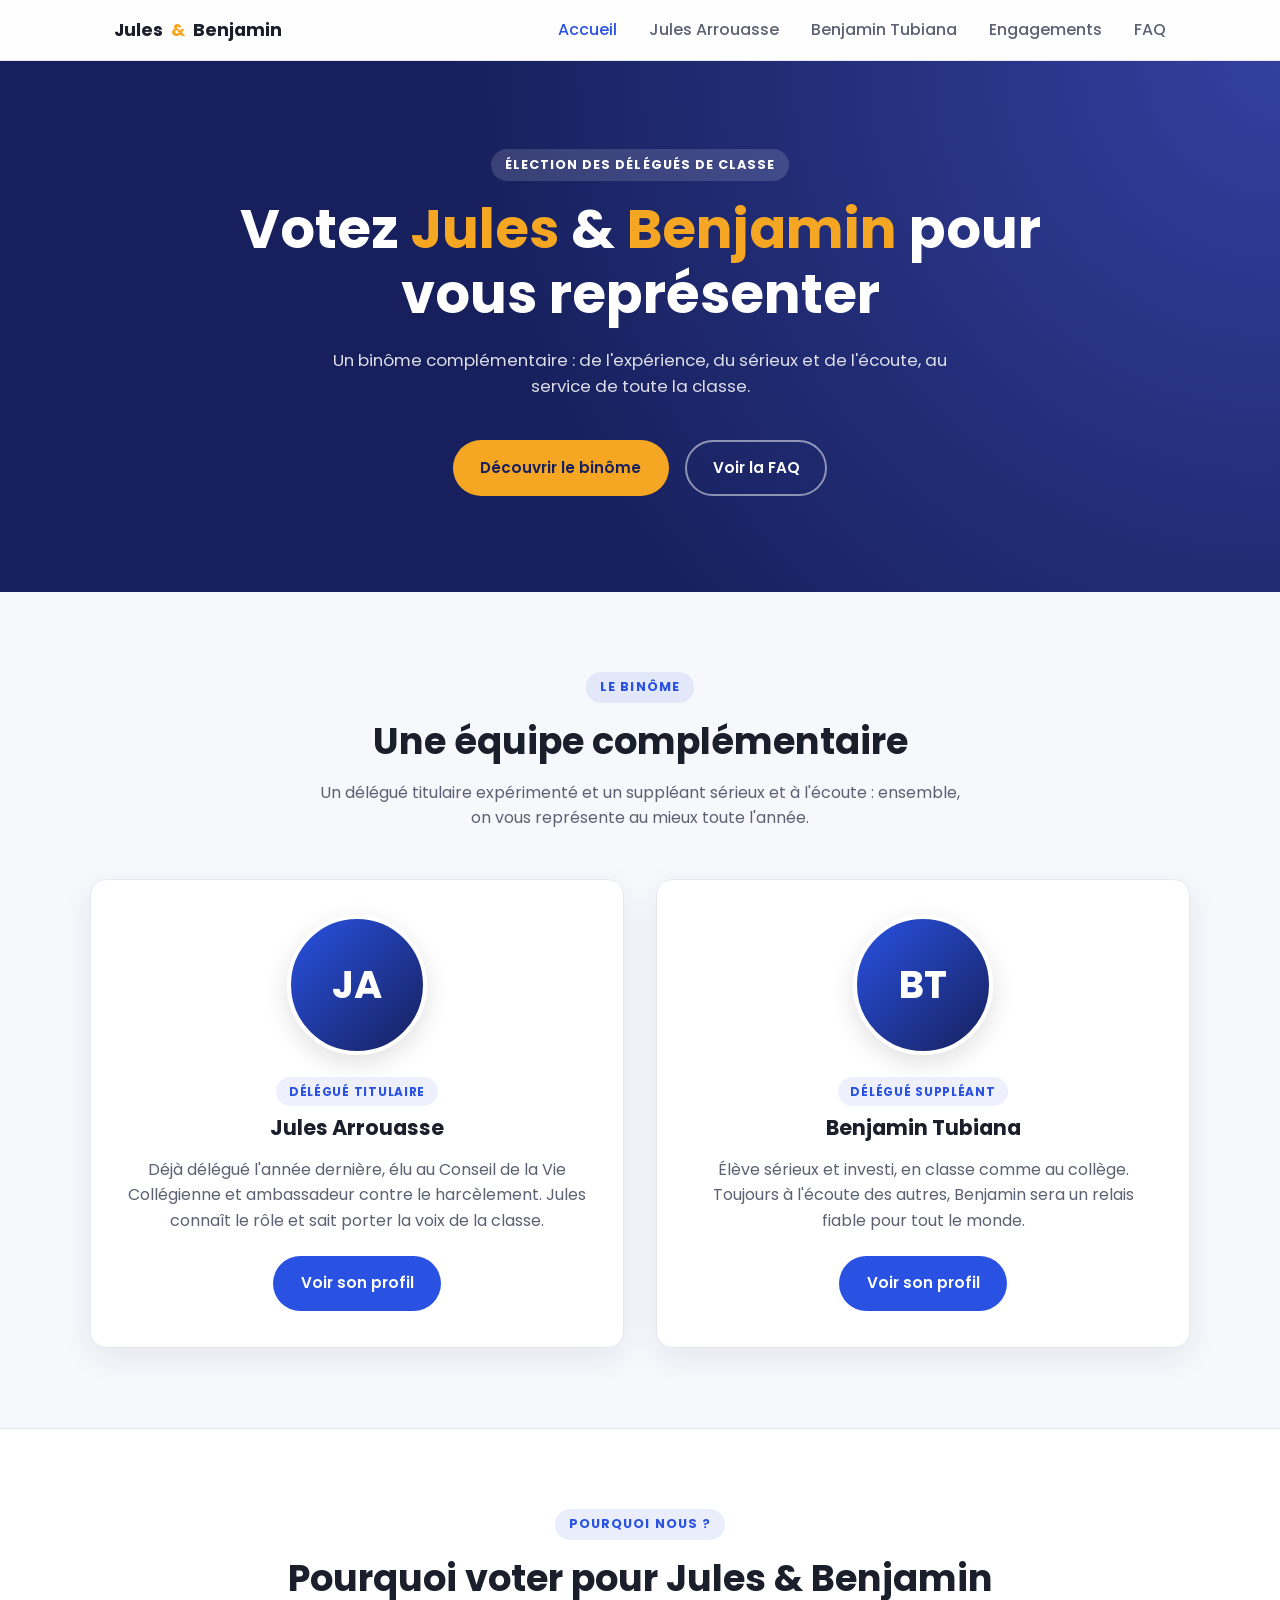
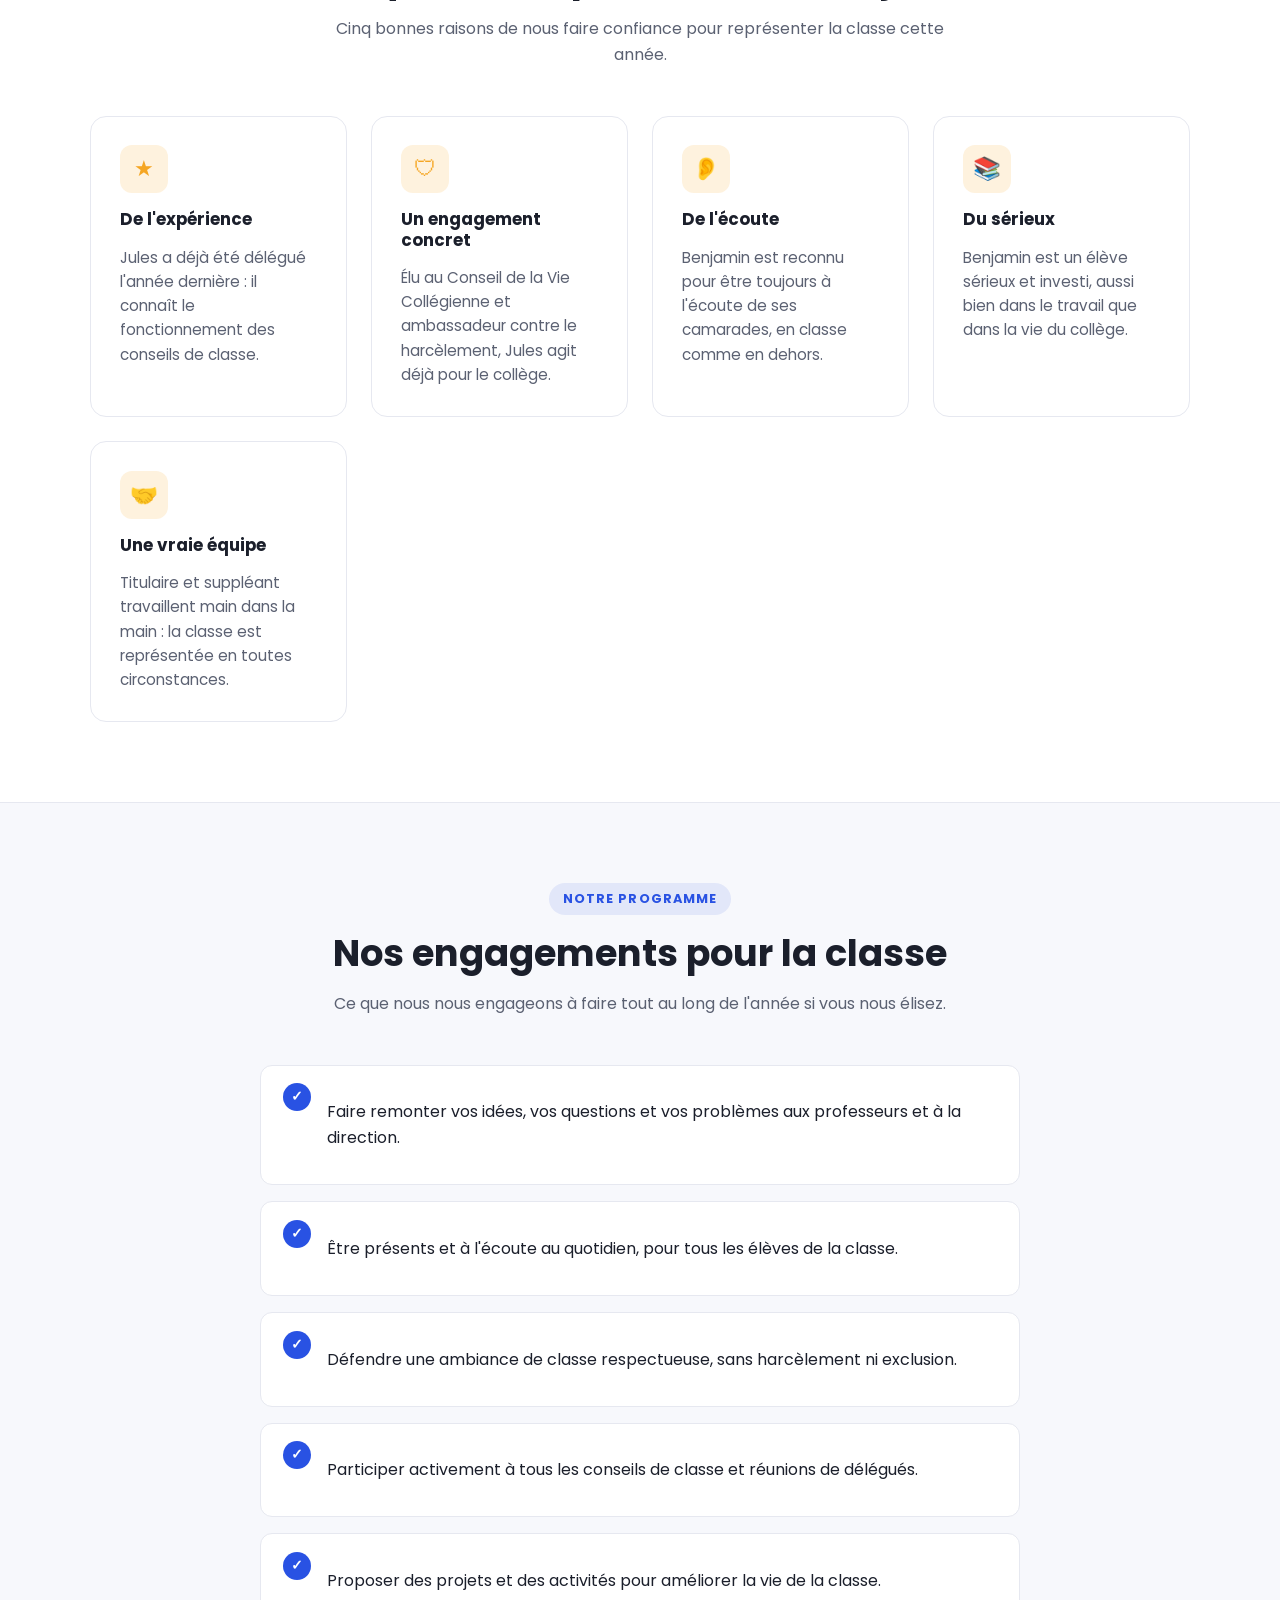
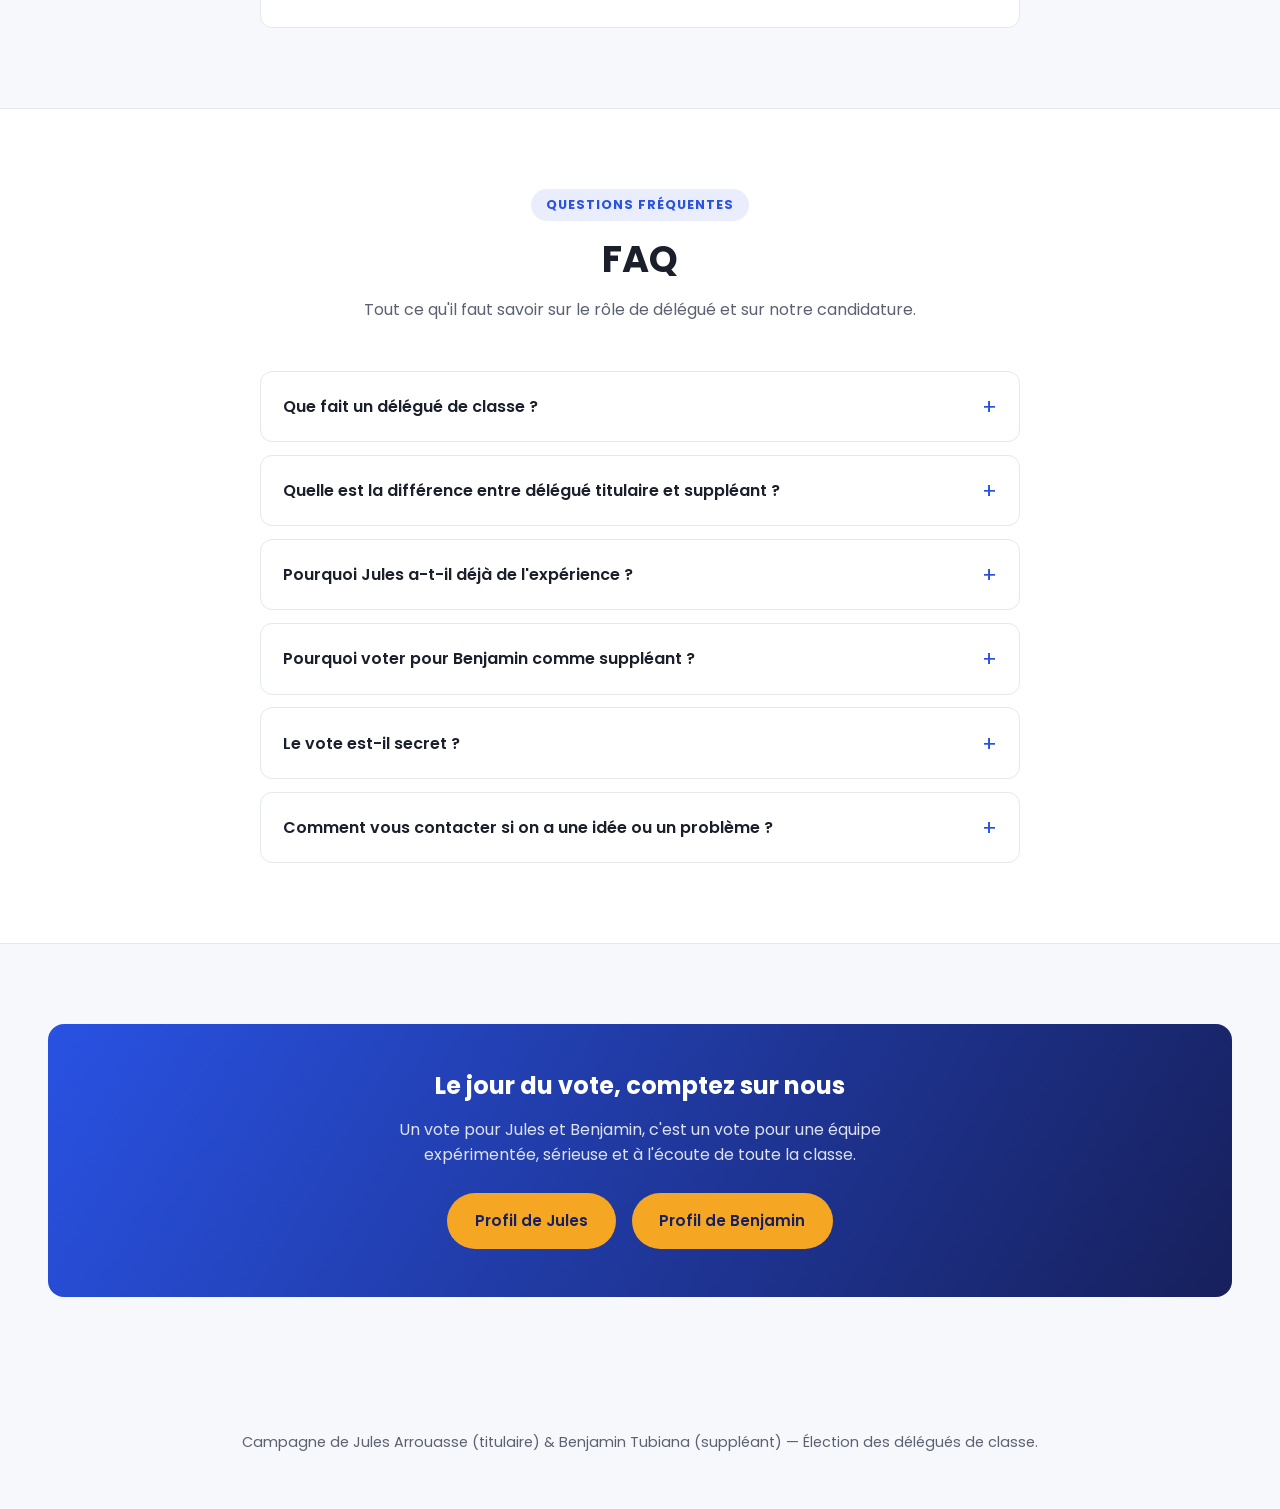
==== index.html @ 34822636 "Ajoute le site de campagne pour les délégués de classe Page d'accueil avec hero et présentation du b" ====
<!DOCTYPE html>
<html lang="fr">
<head>
<meta charset="UTF-8">
<meta name="viewport" content="width=device-width, initial-scale=1.0">
<title>Jules & Benjamin — Vos délégués de classe</title>
<meta name="description" content="Jules Arrouasse (délégué titulaire) et Benjamin Tubiana (délégué suppléant) : découvrez notre binôme, notre expérience et nos engagements.">
<link rel="preconnect" href="https://fonts.googleapis.com">
<link rel="preconnect" href="https://fonts.gstatic.com" crossorigin>
<link href="https://fonts.googleapis.com/css2?family=Poppins:wght@400;500;600;700&display=swap" rel="stylesheet">
<link rel="stylesheet" href="css/style.css">
</head>
<body>

<header class="site-header">
  <nav class="nav">
    <a href="index.html" class="logo">Jules <span class="dot">&</span> Benjamin</a>
    <ul class="nav-links">
      <li><a href="index.html" class="active">Accueil</a></li>
      <li><a href="jules.html">Jules Arrouasse</a></li>
      <li><a href="benjamin.html">Benjamin Tubiana</a></li>
      <li><a href="index.html#engagements">Engagements</a></li>
      <li><a href="index.html#faq">FAQ</a></li>
    </ul>
    <button class="nav-toggle" aria-label="Menu">
      <span></span><span></span><span></span>
    </button>
  </nav>
</header>

<section class="hero">
  <div class="container">
    <span class="eyebrow">Élection des délégués de classe</span>
    <h1>Votez <span class="highlight">Jules</span> & <span class="highlight">Benjamin</span> pour vous représenter</h1>
    <p class="hero-sub">Un binôme complémentaire : de l'expérience, du sérieux et de l'écoute, au service de toute la classe.</p>
    <div class="hero-actions">
      <a href="#binome" class="btn btn-primary">Découvrir le binôme</a>
      <a href="#faq" class="btn btn-outline">Voir la FAQ</a>
    </div>
  </div>
</section>

<section id="binome">
  <div class="container">
    <span class="eyebrow" style="display:block; text-align:center; width:fit-content; margin-inline:auto;">Le binôme</span>
    <h2 class="section-title">Une équipe complémentaire</h2>
    <p class="section-lead">Un délégué titulaire expérimenté et un suppléant sérieux et à l'écoute : ensemble, on vous représente au mieux toute l'année.</p>

    <div class="duo-grid">
      <article class="duo-card">
        <div class="avatar-wrap">
          <img class="avatar-photo" src="images/jules.jpg" alt="Photo de Jules Arrouasse"
               onload="this.style.display='block'; this.nextElementSibling.style.display='none';"
               onerror="this.style.display='none';">
          <div class="avatar-fallback">JA</div>
        </div>
        <span class="role-tag">Délégué titulaire</span>
        <h3>Jules Arrouasse</h3>
        <p>Déjà délégué l'année dernière, élu au Conseil de la Vie Collégienne et ambassadeur contre le harcèlement. Jules connaît le rôle et sait porter la voix de la classe.</p>
        <a href="jules.html" class="btn btn-secondary">Voir son profil</a>
      </article>

      <article class="duo-card">
        <div class="avatar-wrap">
          <img class="avatar-photo" src="images/benjamin.jpg" alt="Photo de Benjamin Tubiana"
               onload="this.style.display='block'; this.nextElementSibling.style.display='none';"
               onerror="this.style.display='none';">
          <div class="avatar-fallback">BT</div>
        </div>
        <span class="role-tag">Délégué suppléant</span>
        <h3>Benjamin Tubiana</h3>
        <p>Élève sérieux et investi, en classe comme au collège. Toujours à l'écoute des autres, Benjamin sera un relais fiable pour tout le monde.</p>
        <a href="benjamin.html" class="btn btn-secondary">Voir son profil</a>
      </article>
    </div>
  </div>
</section>

<section class="section-alt">
  <div class="container">
    <span class="eyebrow" style="display:block; text-align:center; width:fit-content; margin-inline:auto;">Pourquoi nous ?</span>
    <h2 class="section-title">Pourquoi voter pour Jules & Benjamin</h2>
    <p class="section-lead">Cinq bonnes raisons de nous faire confiance pour représenter la classe cette année.</p>

    <div class="features-grid">
      <div class="feature-card">
        <div class="icon">★</div>
        <h3>De l'expérience</h3>
        <p>Jules a déjà été délégué l'année dernière : il connaît le fonctionnement des conseils de classe.</p>
      </div>
      <div class="feature-card">
        <div class="icon">🛡</div>
        <h3>Un engagement concret</h3>
        <p>Élu au Conseil de la Vie Collégienne et ambassadeur contre le harcèlement, Jules agit déjà pour le collège.</p>
      </div>
      <div class="feature-card">
        <div class="icon">👂</div>
        <h3>De l'écoute</h3>
        <p>Benjamin est reconnu pour être toujours à l'écoute de ses camarades, en classe comme en dehors.</p>
      </div>
      <div class="feature-card">
        <div class="icon">📚</div>
        <h3>Du sérieux</h3>
        <p>Benjamin est un élève sérieux et investi, aussi bien dans le travail que dans la vie du collège.</p>
      </div>
      <div class="feature-card">
        <div class="icon">🤝</div>
        <h3>Une vraie équipe</h3>
        <p>Titulaire et suppléant travaillent main dans la main : la classe est représentée en toutes circonstances.</p>
      </div>
    </div>
  </div>
</section>

<section id="engagements">
  <div class="container">
    <span class="eyebrow" style="display:block; text-align:center; width:fit-content; margin-inline:auto;">Notre programme</span>
    <h2 class="section-title">Nos engagements pour la classe</h2>
    <p class="section-lead">Ce que nous nous engageons à faire tout au long de l'année si vous nous élisez.</p>

    <div class="commit-list">
      <div class="commit-item">
        <span class="check">✓</span>
        <p>Faire remonter vos idées, vos questions et vos problèmes aux professeurs et à la direction.</p>
      </div>
      <div class="commit-item">
        <span class="check">✓</span>
        <p>Être présents et à l'écoute au quotidien, pour tous les élèves de la classe.</p>
      </div>
      <div class="commit-item">
        <span class="check">✓</span>
        <p>Défendre une ambiance de classe respectueuse, sans harcèlement ni exclusion.</p>
      </div>
      <div class="commit-item">
        <span class="check">✓</span>
        <p>Participer activement à tous les conseils de classe et réunions de délégués.</p>
      </div>
      <div class="commit-item">
        <span class="check">✓</span>
        <p>Proposer des projets et des activités pour améliorer la vie de la classe.</p>
      </div>
    </div>
  </div>
</section>

<section class="section-alt" id="faq">
  <div class="container">
    <span class="eyebrow" style="display:block; text-align:center; width:fit-content; margin-inline:auto;">Questions fréquentes</span>
    <h2 class="section-title">FAQ</h2>
    <p class="section-lead">Tout ce qu'il faut savoir sur le rôle de délégué et sur notre candidature.</p>

    <div class="faq-list">
      <div class="faq-item">
        <button class="faq-question">Que fait un délégué de classe ? <span class="plus">+</span></button>
        <div class="faq-answer"><p>Le délégué représente les élèves de sa classe. Il fait le lien avec les professeurs et la direction, participe aux conseils de classe et fait remonter les avis, questions et problèmes des élèves.</p></div>
      </div>
      <div class="faq-item">
        <button class="faq-question">Quelle est la différence entre délégué titulaire et suppléant ? <span class="plus">+</span></button>
        <div class="faq-answer"><p>Le délégué titulaire siège au conseil de classe et représente la classe au quotidien. Le suppléant le remplace en cas d'absence et l'épaule tout au long de l'année : ils travaillent en équipe.</p></div>
      </div>
      <div class="faq-item">
        <button class="faq-question">Pourquoi Jules a-t-il déjà de l'expérience ? <span class="plus">+</span></button>
        <div class="faq-answer"><p>Jules a déjà été délégué l'année dernière. Il a également été élu au Conseil de la Vie Collégienne (CVC) et est ambassadeur contre le harcèlement : deux engagements qui lui donnent une bonne connaissance du fonctionnement du collège.</p></div>
      </div>
      <div class="faq-item">
        <button class="faq-question">Pourquoi voter pour Benjamin comme suppléant ? <span class="plus">+</span></button>
        <div class="faq-answer"><p>Benjamin est un élève sérieux et investi, en classe comme dans la vie du collège. Il est reconnu pour son écoute, une qualité essentielle pour bien représenter ses camarades.</p></div>
      </div>
      <div class="faq-item">
        <button class="faq-question">Le vote est-il secret ? <span class="plus">+</span></button>
        <div class="faq-answer"><p>Oui, l'élection des délégués se déroule à bulletin secret, organisée par le professeur principal.</p></div>
      </div>
      <div class="faq-item">
        <button class="faq-question">Comment vous contacter si on a une idée ou un problème ? <span class="plus">+</span></button>
        <div class="faq-answer"><p>Vous pouvez nous en parler directement en classe, ou via [à compléter : Discord / Instagram / etc.].</p></div>
      </div>
    </div>
  </div>
</section>

<section>
  <div class="cta-banner">
    <h2>Le jour du vote, comptez sur nous</h2>
    <p>Un vote pour Jules et Benjamin, c'est un vote pour une équipe expérimentée, sérieuse et à l'écoute de toute la classe.</p>
    <div class="hero-actions">
      <a href="jules.html" class="btn btn-primary">Profil de Jules</a>
      <a href="benjamin.html" class="btn btn-primary">Profil de Benjamin</a>
    </div>
  </div>
</section>

<footer>
  <p>Campagne de Jules Arrouasse (titulaire) & Benjamin Tubiana (suppléant) — Élection des délégués de classe.</p>
</footer>

<script src="js/script.js"></script>
</body>
</html>
---- css/style.css ----
/* ===== Variables & reset ===== */
:root {
  --blue: #2952e3;
  --blue-dark: #17205c;
  --amber: #f5a623;
  --bg: #f7f8fc;
  --card-bg: #ffffff;
  --text: #1b1f2b;
  --text-light: #5b6172;
  --border: #e6e8f0;
  --radius: 16px;
  --shadow: 0 10px 30px rgba(23, 32, 92, 0.08);
  --shadow-hover: 0 16px 40px rgba(23, 32, 92, 0.14);
  --max-width: 1100px;
}

* { box-sizing: border-box; }

html { scroll-behavior: smooth; }

body {
  margin: 0;
  font-family: "Poppins", "Segoe UI", Roboto, Helvetica, Arial, sans-serif;
  background: var(--bg);
  color: var(--text);
  line-height: 1.6;
}

img { max-width: 100%; display: block; }

a { color: inherit; text-decoration: none; }

ul { padding: 0; margin: 0; list-style: none; }

section { padding: 5rem 1.5rem; }

.container {
  max-width: var(--max-width);
  margin: 0 auto;
}

.eyebrow {
  display: inline-block;
  font-size: 0.8rem;
  font-weight: 700;
  letter-spacing: 0.08em;
  text-transform: uppercase;
  color: var(--blue);
  background: rgba(41, 82, 227, 0.1);
  padding: 0.35rem 0.9rem;
  border-radius: 999px;
  margin-bottom: 1rem;
}

h1, h2, h3 { line-height: 1.2; margin: 0 0 1rem; }

h2.section-title {
  font-size: clamp(1.6rem, 3vw, 2.3rem);
  text-align: center;
}

p.section-lead {
  text-align: center;
  color: var(--text-light);
  max-width: 640px;
  margin: 0 auto 3rem;
}

/* ===== Buttons ===== */
.btn {
  display: inline-flex;
  align-items: center;
  gap: 0.5rem;
  padding: 0.85rem 1.6rem;
  border-radius: 999px;
  font-weight: 600;
  font-size: 0.95rem;
  border: 2px solid transparent;
  cursor: pointer;
  transition: transform 0.15s ease, box-shadow 0.15s ease, background 0.15s ease;
}

.btn-primary {
  background: var(--amber);
  color: var(--blue-dark);
}

.btn-primary:hover { transform: translateY(-2px); box-shadow: 0 10px 20px rgba(245, 166, 35, 0.35); }

.btn-outline {
  background: transparent;
  border-color: rgba(255,255,255,0.5);
  color: #fff;
}

.btn-outline:hover { background: rgba(255,255,255,0.12); transform: translateY(-2px); }

.btn-secondary {
  background: var(--blue);
  color: #fff;
}

.btn-secondary:hover { transform: translateY(-2px); box-shadow: 0 10px 20px rgba(41, 82, 227, 0.3); }

/* ===== Header / Nav ===== */
header.site-header {
  position: sticky;
  top: 0;
  z-index: 100;
  background: rgba(255,255,255,0.85);
  backdrop-filter: blur(8px);
  border-bottom: 1px solid var(--border);
}

.nav {
  max-width: var(--max-width);
  margin: 0 auto;
  display: flex;
  align-items: center;
  justify-content: space-between;
  padding: 1rem 1.5rem;
}

.logo {
  font-weight: 700;
  font-size: 1.1rem;
  display: flex;
  align-items: center;
  gap: 0.5rem;
}

.logo .dot { color: var(--amber); }

.nav-links {
  display: flex;
  gap: 2rem;
  align-items: center;
}

.nav-links a {
  font-weight: 500;
  color: var(--text-light);
  transition: color 0.15s ease;
}

.nav-links a:hover, .nav-links a.active { color: var(--blue); }

.nav-cta { display: none; }

.nav-toggle {
  display: none;
  flex-direction: column;
  gap: 5px;
  background: none;
  border: none;
  cursor: pointer;
  padding: 0.4rem;
}

.nav-toggle span {
  width: 24px;
  height: 2px;
  background: var(--text);
  border-radius: 2px;
}

@media (max-width: 780px) {
  .nav-links {
    position: absolute;
    top: 100%;
    left: 0;
    right: 0;
    background: #fff;
    flex-direction: column;
    gap: 0;
    border-bottom: 1px solid var(--border);
    max-height: 0;
    overflow: hidden;
    transition: max-height 0.25s ease;
  }
  .nav-links.open { max-height: 320px; }
  .nav-links a {
    padding: 1rem 1.5rem;
    border-top: 1px solid var(--border);
    width: 100%;
  }
  .nav-toggle { display: flex; }
}

/* ===== Hero ===== */
.hero {
  background: radial-gradient(circle at top right, #33409e 0%, var(--blue-dark) 60%);
  color: #fff;
  padding: 5.5rem 1.5rem 6rem;
  text-align: center;
}

.hero .eyebrow {
  background: rgba(255,255,255,0.14);
  color: #fff;
}

.hero h1 {
  font-size: clamp(2rem, 5vw, 3.4rem);
  max-width: 820px;
  margin: 0 auto 1.2rem;
}

.hero h1 .highlight { color: var(--amber); }

.hero p.hero-sub {
  max-width: 620px;
  margin: 0 auto 2.5rem;
  color: rgba(255,255,255,0.85);
  font-size: 1.05rem;
}

.hero-actions {
  display: flex;
  gap: 1rem;
  justify-content: center;
  flex-wrap: wrap;
}

/* small hero used on profile pages */
.hero.hero-small { padding: 3.5rem 1.5rem 4.5rem; }

/* ===== Duo cards on homepage ===== */
.duo-grid {
  display: grid;
  grid-template-columns: repeat(auto-fit, minmax(280px, 1fr));
  gap: 2rem;
}

.duo-card {
  background: var(--card-bg);
  border-radius: var(--radius);
  padding: 2.2rem 2rem;
  box-shadow: var(--shadow);
  text-align: center;
  transition: transform 0.2s ease, box-shadow 0.2s ease;
  border: 1px solid var(--border);
}

.duo-card:hover { transform: translateY(-6px); box-shadow: var(--shadow-hover); }

.avatar-wrap {
  width: 140px;
  height: 140px;
  margin: 0 auto 1.4rem;
  position: relative;
}

.avatar-photo, .avatar-fallback {
  width: 140px;
  height: 140px;
  border-radius: 50%;
  object-fit: cover;
}

.avatar-photo {
  display: none;
  border: 4px solid #fff;
  box-shadow: 0 8px 24px rgba(0,0,0,0.12);
}

.avatar-fallback {
  display: flex;
  align-items: center;
  justify-content: center;
  font-size: 2.4rem;
  font-weight: 700;
  color: #fff;
  background: linear-gradient(135deg, var(--blue), var(--blue-dark));
  border: 4px solid #fff;
  box-shadow: 0 8px 24px rgba(0,0,0,0.12);
}

.duo-card .role-tag {
  display: inline-block;
  font-size: 0.75rem;
  font-weight: 700;
  text-transform: uppercase;
  letter-spacing: 0.06em;
  color: var(--blue);
  background: rgba(41,82,227,0.08);
  padding: 0.3rem 0.8rem;
  border-radius: 999px;
  margin-bottom: 0.6rem;
}

.duo-card h3 { font-size: 1.3rem; }

.duo-card p { color: var(--text-light); margin-bottom: 1.4rem; }

/* hero-page variant of avatar (bigger, on colored bg) */
.hero .avatar-wrap { width: 160px; height: 160px; margin-bottom: 1.5rem; }
.hero .avatar-photo, .hero .avatar-fallback { width: 160px; height: 160px; }
.hero .avatar-fallback { background: linear-gradient(135deg, var(--amber), #d97706); border-color: rgba(255,255,255,0.5); }

/* ===== Why vote / features ===== */
.features-grid {
  display: grid;
  grid-template-columns: repeat(auto-fit, minmax(230px, 1fr));
  gap: 1.5rem;
}

.feature-card {
  background: var(--card-bg);
  border: 1px solid var(--border);
  border-radius: var(--radius);
  padding: 1.8rem;
}

.feature-card .icon {
  width: 48px;
  height: 48px;
  border-radius: 12px;
  background: rgba(245, 166, 35, 0.15);
  color: var(--amber);
  display: flex;
  align-items: center;
  justify-content: center;
  font-size: 1.4rem;
  margin-bottom: 1rem;
}

.feature-card h3 { font-size: 1.05rem; }
.feature-card p { color: var(--text-light); font-size: 0.95rem; margin: 0; }

/* ===== Commitments list ===== */
.commit-list {
  display: grid;
  gap: 1rem;
  max-width: 760px;
  margin: 0 auto;
}

.commit-item {
  display: flex;
  gap: 1rem;
  align-items: flex-start;
  background: var(--card-bg);
  border: 1px solid var(--border);
  border-radius: 12px;
  padding: 1.1rem 1.4rem;
}

.commit-item .check {
  flex: none;
  width: 28px;
  height: 28px;
  border-radius: 50%;
  background: var(--blue);
  color: #fff;
  display: flex;
  align-items: center;
  justify-content: center;
  font-size: 0.85rem;
  font-weight: 700;
}

/* ===== Section alt background ===== */
.section-alt { background: #fff; border-top: 1px solid var(--border); border-bottom: 1px solid var(--border); }

/* ===== FAQ ===== */
.faq-list {
  max-width: 760px;
  margin: 0 auto;
  display: grid;
  gap: 0.8rem;
}

.faq-item {
  background: var(--card-bg);
  border: 1px solid var(--border);
  border-radius: 12px;
  overflow: hidden;
}

.faq-question {
  width: 100%;
  background: none;
  border: none;
  text-align: left;
  padding: 1.2rem 1.4rem;
  font-family: inherit;
  font-size: 1rem;
  font-weight: 600;
  color: var(--text);
  cursor: pointer;
  display: flex;
  justify-content: space-between;
  align-items: center;
  gap: 1rem;
}

.faq-question .plus {
  flex: none;
  transition: transform 0.2s ease;
  color: var(--blue);
  font-size: 1.3rem;
  font-weight: 400;
}

.faq-item.open .faq-question .plus { transform: rotate(45deg); }

.faq-answer {
  max-height: 0;
  overflow: hidden;
  transition: max-height 0.25s ease;
  padding: 0 1.4rem;
}

.faq-item.open .faq-answer { max-height: 300px; padding: 0 1.4rem 1.3rem; }

.faq-answer p { margin: 0; color: var(--text-light); }

/* ===== Profile page content ===== */
.profile-content {
  display: grid;
  grid-template-columns: 1fr 1fr;
  gap: 3rem;
  align-items: start;
}

@media (max-width: 780px) {
  .profile-content { grid-template-columns: 1fr; }
}

.profile-block h3 {
  font-size: 1.1rem;
  color: var(--blue-dark);
}

.check-list { display: grid; gap: 0.7rem; margin-bottom: 2rem; }

.check-list li {
  display: flex;
  gap: 0.7rem;
  align-items: flex-start;
  color: var(--text-light);
}

.check-list li::before {
  content: "✓";
  flex: none;
  color: var(--blue);
  font-weight: 700;
}

.quote-box {
  background: var(--blue-dark);
  color: #fff;
  border-radius: var(--radius);
  padding: 2rem;
  font-size: 1.1rem;
  font-style: italic;
  position: relative;
}

.quote-box::before {
  content: "\201C";
  font-size: 3rem;
  color: var(--amber);
  font-style: normal;
  line-height: 0;
  position: absolute;
  top: 1.6rem;
  left: 1.4rem;
}

.quote-box p { margin: 0 0 0.8rem; padding-left: 1.6rem; }
.quote-box span { display: block; padding-left: 1.6rem; font-style: normal; font-weight: 600; color: var(--amber); font-size: 0.9rem; }

/* ===== CTA banner ===== */
.cta-banner {
  background: linear-gradient(120deg, var(--blue), var(--blue-dark));
  color: #fff;
  border-radius: var(--radius);
  padding: 3rem 2rem;
  text-align: center;
  margin: 0 1.5rem;
}

.cta-banner h2 { color: #fff; }
.cta-banner p { color: rgba(255,255,255,0.85); max-width: 520px; margin: 0 auto 1.6rem; }

/* ===== Footer ===== */
footer {
  padding: 2.5rem 1.5rem;
  text-align: center;
  color: var(--text-light);
  font-size: 0.9rem;
}

footer a { color: var(--blue); font-weight: 600; }

/* ===== Back link ===== */
.back-link {
  display: inline-flex;
  align-items: center;
  gap: 0.4rem;
  color: rgba(255,255,255,0.85);
  font-weight: 600;
  margin-bottom: 1.5rem;
  font-size: 0.9rem;
}

.back-link:hover { color: #fff; }
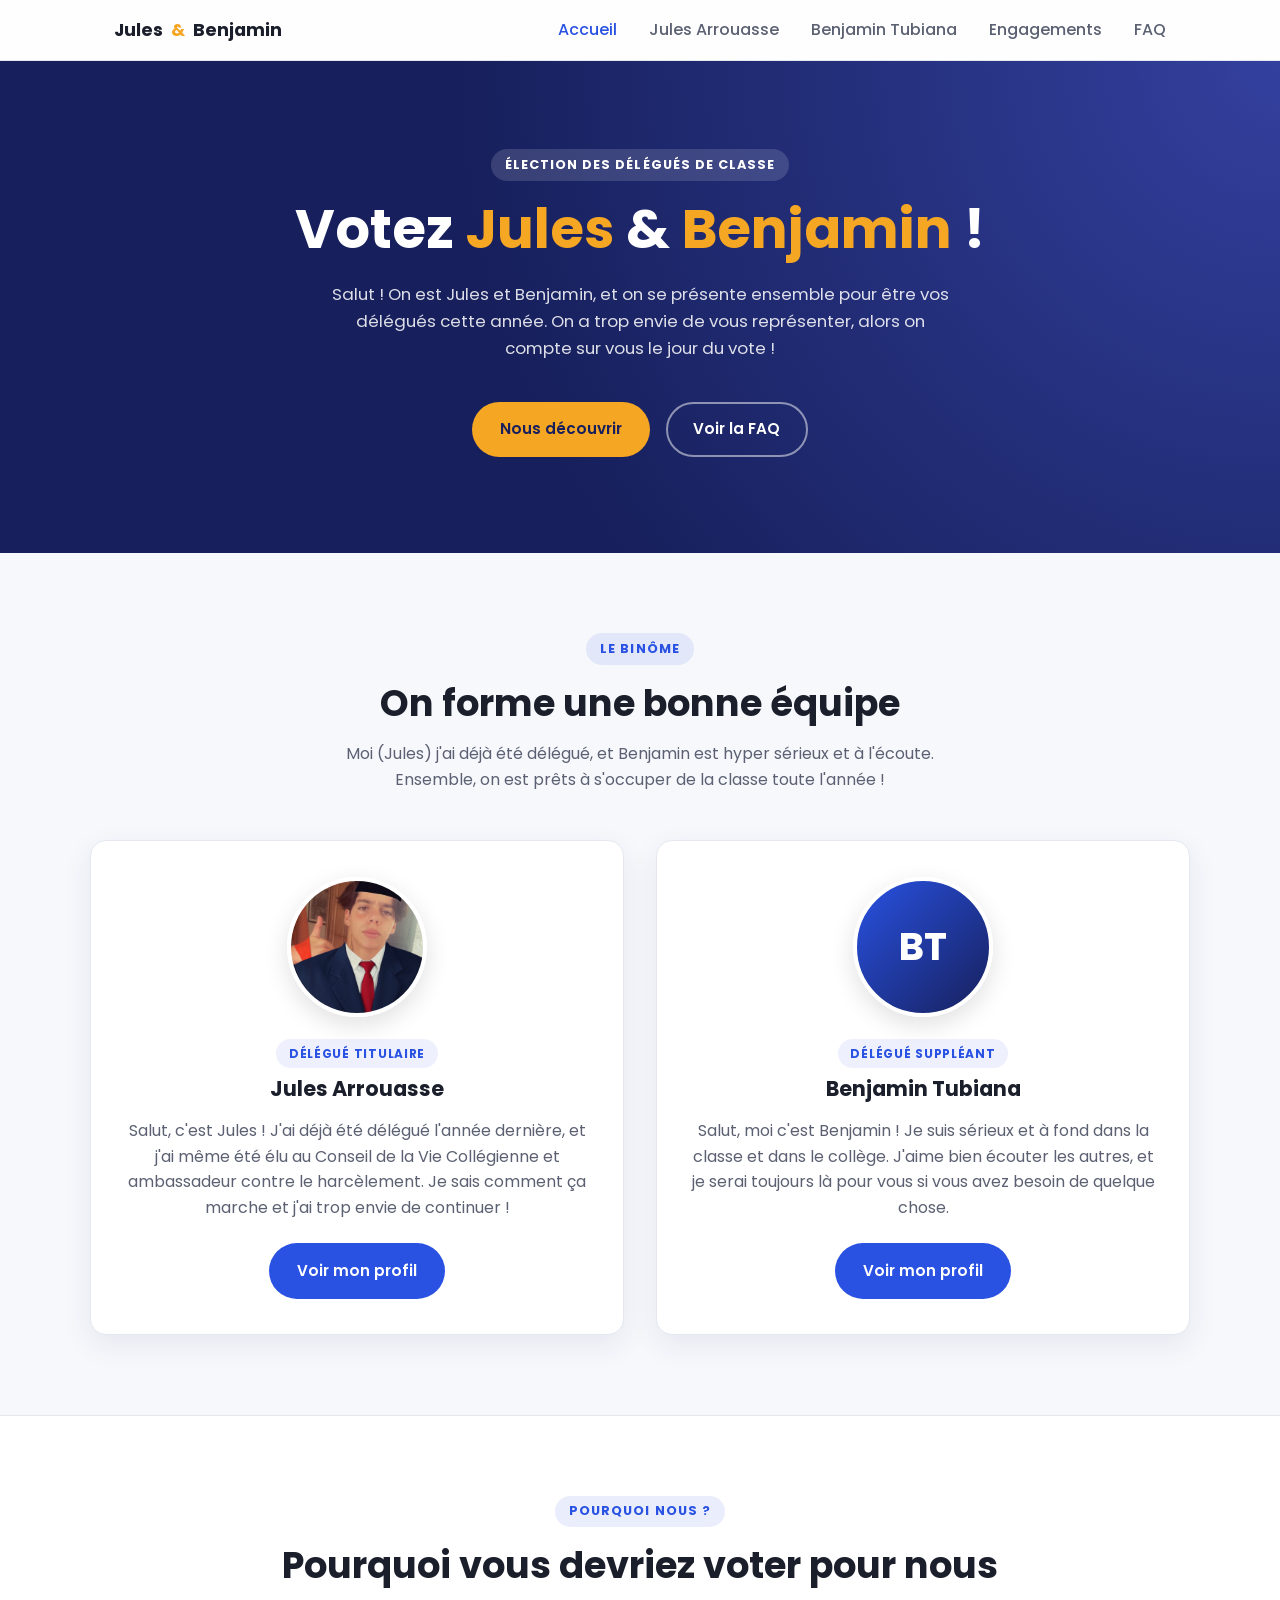
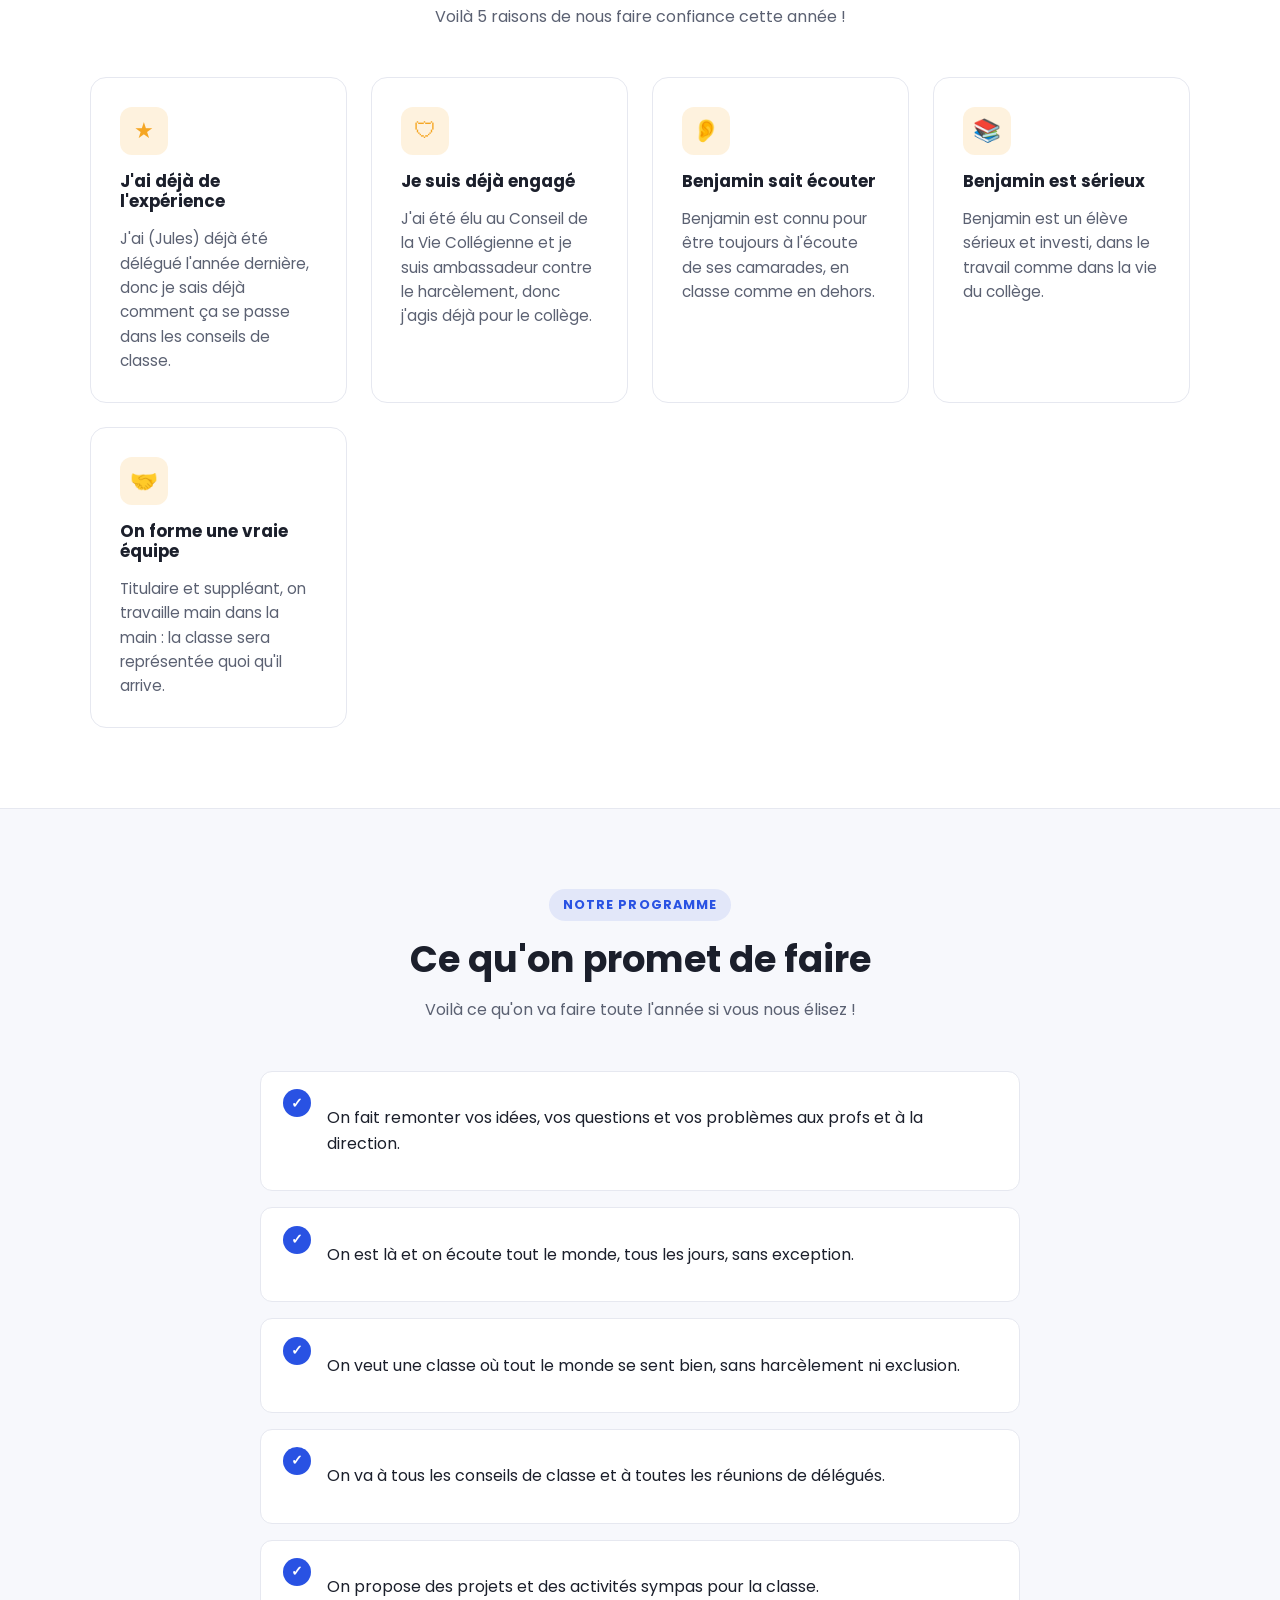
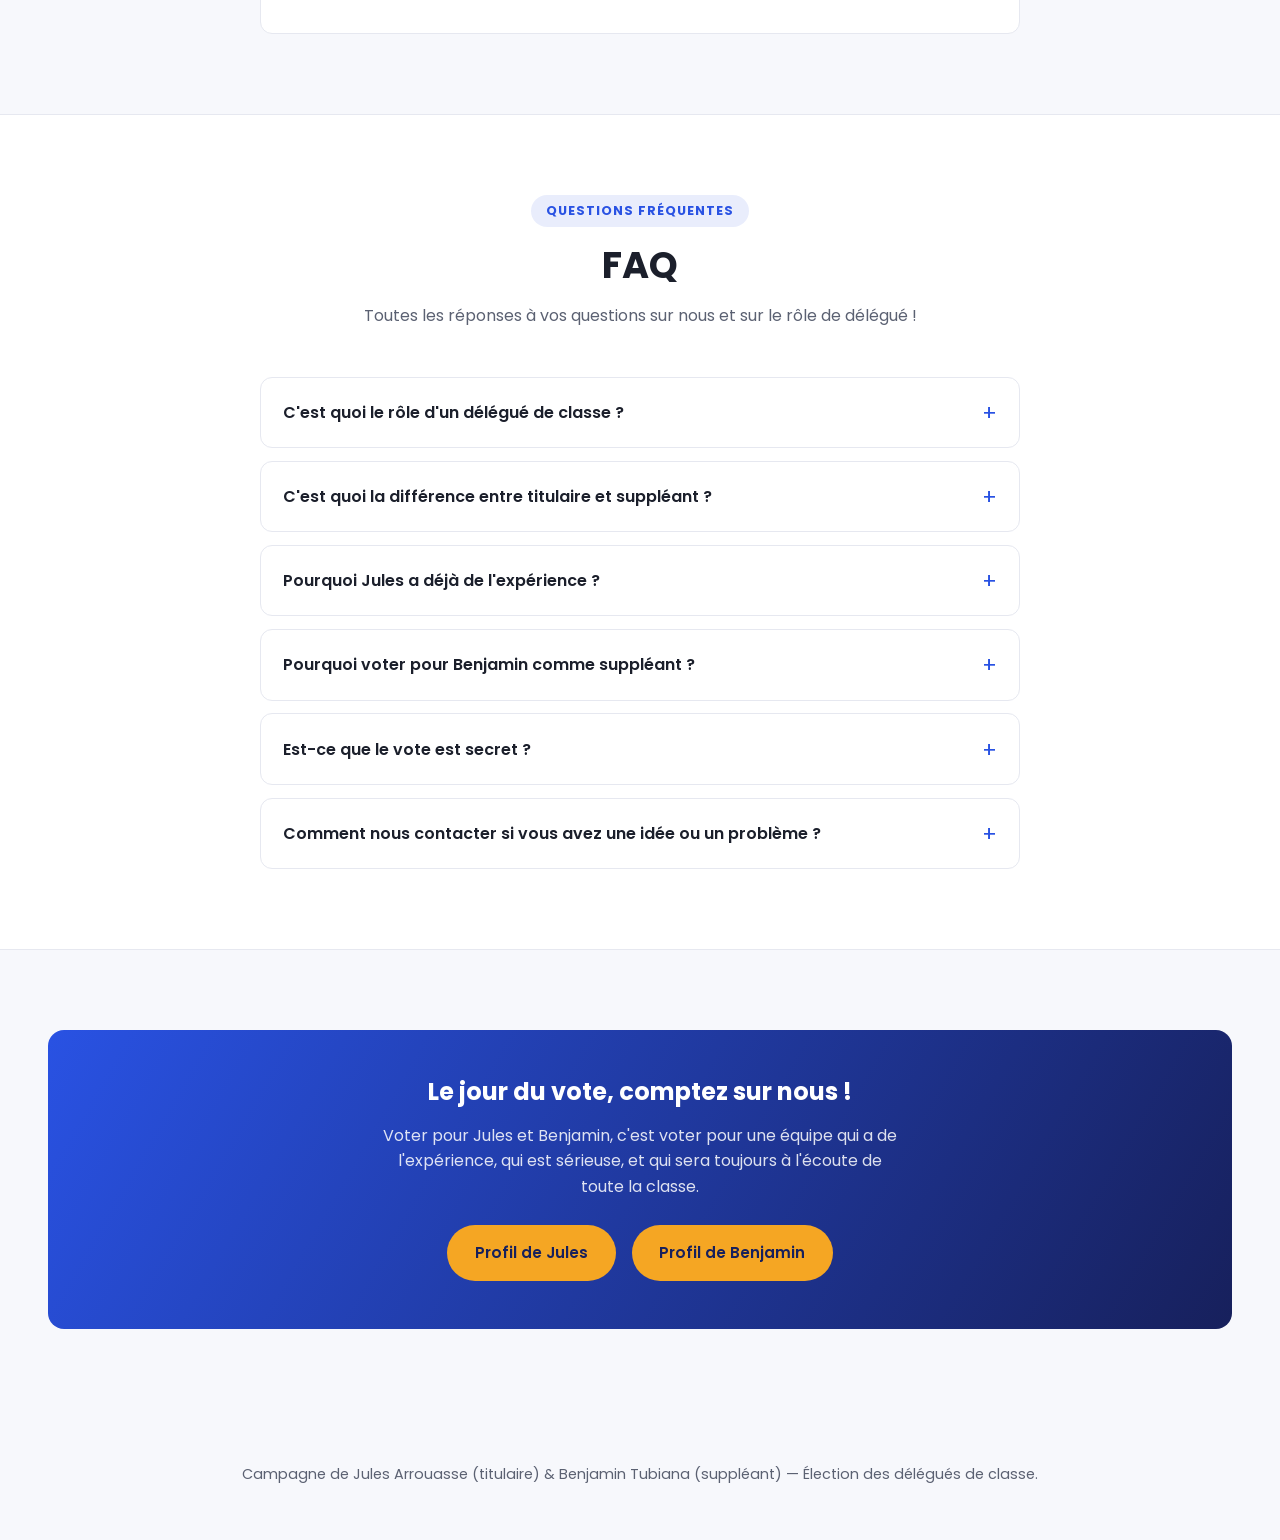
==== commit 0ed30d13: "Adapte le ton des textes à la première personne, style plus jeune Jules et Benjamin parlent directem" ====
--- a/index.html
+++ b/index.html
@@ -31,10 +31,10 @@
 <section class="hero">
   <div class="container">
     <span class="eyebrow">Élection des délégués de classe</span>
-    <h1>Votez <span class="highlight">Jules</span> & <span class="highlight">Benjamin</span> pour vous représenter</h1>
-    <p class="hero-sub">Un binôme complémentaire : de l'expérience, du sérieux et de l'écoute, au service de toute la classe.</p>
+    <h1>Votez <span class="highlight">Jules</span> & <span class="highlight">Benjamin</span> !</h1>
+    <p class="hero-sub">Salut ! On est Jules et Benjamin, et on se présente ensemble pour être vos délégués cette année. On a trop envie de vous représenter, alors on compte sur vous le jour du vote !</p>
     <div class="hero-actions">
-      <a href="#binome" class="btn btn-primary">Découvrir le binôme</a>
+      <a href="#binome" class="btn btn-primary">Nous découvrir</a>
       <a href="#faq" class="btn btn-outline">Voir la FAQ</a>
     </div>
   </div>
@@ -43,8 +43,8 @@
 <section id="binome">
   <div class="container">
     <span class="eyebrow" style="display:block; text-align:center; width:fit-content; margin-inline:auto;">Le binôme</span>
-    <h2 class="section-title">Une équipe complémentaire</h2>
-    <p class="section-lead">Un délégué titulaire expérimenté et un suppléant sérieux et à l'écoute : ensemble, on vous représente au mieux toute l'année.</p>
+    <h2 class="section-title">On forme une bonne équipe</h2>
+    <p class="section-lead">Moi (Jules) j'ai déjà été délégué, et Benjamin est hyper sérieux et à l'écoute. Ensemble, on est prêts à s'occuper de la classe toute l'année !</p>
 
     <div class="duo-grid">
       <article class="duo-card">
@@ -56,8 +56,8 @@
         </div>
         <span class="role-tag">Délégué titulaire</span>
         <h3>Jules Arrouasse</h3>
-        <p>Déjà délégué l'année dernière, élu au Conseil de la Vie Collégienne et ambassadeur contre le harcèlement. Jules connaît le rôle et sait porter la voix de la classe.</p>
-        <a href="jules.html" class="btn btn-secondary">Voir son profil</a>
+        <p>Salut, c'est Jules ! J'ai déjà été délégué l'année dernière, et j'ai même été élu au Conseil de la Vie Collégienne et ambassadeur contre le harcèlement. Je sais comment ça marche et j'ai trop envie de continuer !</p>
+        <a href="jules.html" class="btn btn-secondary">Voir mon profil</a>
       </article>
 
       <article class="duo-card">
@@ -69,8 +69,8 @@
         </div>
         <span class="role-tag">Délégué suppléant</span>
         <h3>Benjamin Tubiana</h3>
-        <p>Élève sérieux et investi, en classe comme au collège. Toujours à l'écoute des autres, Benjamin sera un relais fiable pour tout le monde.</p>
-        <a href="benjamin.html" class="btn btn-secondary">Voir son profil</a>
+        <p>Salut, moi c'est Benjamin ! Je suis sérieux et à fond dans la classe et dans le collège. J'aime bien écouter les autres, et je serai toujours là pour vous si vous avez besoin de quelque chose.</p>
+        <a href="benjamin.html" class="btn btn-secondary">Voir mon profil</a>
       </article>
     </div>
   </div>
@@ -79,34 +79,34 @@
 <section class="section-alt">
   <div class="container">
     <span class="eyebrow" style="display:block; text-align:center; width:fit-content; margin-inline:auto;">Pourquoi nous ?</span>
-    <h2 class="section-title">Pourquoi voter pour Jules & Benjamin</h2>
-    <p class="section-lead">Cinq bonnes raisons de nous faire confiance pour représenter la classe cette année.</p>
+    <h2 class="section-title">Pourquoi vous devriez voter pour nous</h2>
+    <p class="section-lead">Voilà 5 raisons de nous faire confiance cette année !</p>
 
     <div class="features-grid">
       <div class="feature-card">
         <div class="icon">★</div>
-        <h3>De l'expérience</h3>
-        <p>Jules a déjà été délégué l'année dernière : il connaît le fonctionnement des conseils de classe.</p>
+        <h3>J'ai déjà de l'expérience</h3>
+        <p>J'ai (Jules) déjà été délégué l'année dernière, donc je sais déjà comment ça se passe dans les conseils de classe.</p>
       </div>
       <div class="feature-card">
         <div class="icon">🛡</div>
-        <h3>Un engagement concret</h3>
-        <p>Élu au Conseil de la Vie Collégienne et ambassadeur contre le harcèlement, Jules agit déjà pour le collège.</p>
+        <h3>Je suis déjà engagé</h3>
+        <p>J'ai été élu au Conseil de la Vie Collégienne et je suis ambassadeur contre le harcèlement, donc j'agis déjà pour le collège.</p>
       </div>
       <div class="feature-card">
         <div class="icon">👂</div>
-        <h3>De l'écoute</h3>
-        <p>Benjamin est reconnu pour être toujours à l'écoute de ses camarades, en classe comme en dehors.</p>
+        <h3>Benjamin sait écouter</h3>
+        <p>Benjamin est connu pour être toujours à l'écoute de ses camarades, en classe comme en dehors.</p>
       </div>
       <div class="feature-card">
         <div class="icon">📚</div>
-        <h3>Du sérieux</h3>
-        <p>Benjamin est un élève sérieux et investi, aussi bien dans le travail que dans la vie du collège.</p>
+        <h3>Benjamin est sérieux</h3>
+        <p>Benjamin est un élève sérieux et investi, dans le travail comme dans la vie du collège.</p>
       </div>
       <div class="feature-card">
         <div class="icon">🤝</div>
-        <h3>Une vraie équipe</h3>
-        <p>Titulaire et suppléant travaillent main dans la main : la classe est représentée en toutes circonstances.</p>
+        <h3>On forme une vraie équipe</h3>
+        <p>Titulaire et suppléant, on travaille main dans la main : la classe sera représentée quoi qu'il arrive.</p>
       </div>
     </div>
   </div>
@@ -115,29 +115,29 @@
 <section id="engagements">
   <div class="container">
     <span class="eyebrow" style="display:block; text-align:center; width:fit-content; margin-inline:auto;">Notre programme</span>
-    <h2 class="section-title">Nos engagements pour la classe</h2>
-    <p class="section-lead">Ce que nous nous engageons à faire tout au long de l'année si vous nous élisez.</p>
+    <h2 class="section-title">Ce qu'on promet de faire</h2>
+    <p class="section-lead">Voilà ce qu'on va faire toute l'année si vous nous élisez !</p>
 
     <div class="commit-list">
       <div class="commit-item">
         <span class="check">✓</span>
-        <p>Faire remonter vos idées, vos questions et vos problèmes aux professeurs et à la direction.</p>
+        <p>On fait remonter vos idées, vos questions et vos problèmes aux profs et à la direction.</p>
       </div>
       <div class="commit-item">
         <span class="check">✓</span>
-        <p>Être présents et à l'écoute au quotidien, pour tous les élèves de la classe.</p>
+        <p>On est là et on écoute tout le monde, tous les jours, sans exception.</p>
       </div>
       <div class="commit-item">
         <span class="check">✓</span>
-        <p>Défendre une ambiance de classe respectueuse, sans harcèlement ni exclusion.</p>
+        <p>On veut une classe où tout le monde se sent bien, sans harcèlement ni exclusion.</p>
       </div>
       <div class="commit-item">
         <span class="check">✓</span>
-        <p>Participer activement à tous les conseils de classe et réunions de délégués.</p>
+        <p>On va à tous les conseils de classe et à toutes les réunions de délégués.</p>
       </div>
       <div class="commit-item">
         <span class="check">✓</span>
-        <p>Proposer des projets et des activités pour améliorer la vie de la classe.</p>
+        <p>On propose des projets et des activités sympas pour la classe.</p>
       </div>
     </div>
   </div>
@@ -147,32 +147,32 @@
   <div class="container">
     <span class="eyebrow" style="display:block; text-align:center; width:fit-content; margin-inline:auto;">Questions fréquentes</span>
     <h2 class="section-title">FAQ</h2>
-    <p class="section-lead">Tout ce qu'il faut savoir sur le rôle de délégué et sur notre candidature.</p>
+    <p class="section-lead">Toutes les réponses à vos questions sur nous et sur le rôle de délégué !</p>
 
     <div class="faq-list">
       <div class="faq-item">
-        <button class="faq-question">Que fait un délégué de classe ? <span class="plus">+</span></button>
-        <div class="faq-answer"><p>Le délégué représente les élèves de sa classe. Il fait le lien avec les professeurs et la direction, participe aux conseils de classe et fait remonter les avis, questions et problèmes des élèves.</p></div>
+        <button class="faq-question">C'est quoi le rôle d'un délégué de classe ? <span class="plus">+</span></button>
+        <div class="faq-answer"><p>Le délégué, c'est celui qui représente les élèves de la classe. Il fait le lien entre les élèves et les profs ou la direction, il va aux conseils de classe, et il fait remonter ce que pensent les élèves.</p></div>
       </div>
       <div class="faq-item">
-        <button class="faq-question">Quelle est la différence entre délégué titulaire et suppléant ? <span class="plus">+</span></button>
-        <div class="faq-answer"><p>Le délégué titulaire siège au conseil de classe et représente la classe au quotidien. Le suppléant le remplace en cas d'absence et l'épaule tout au long de l'année : ils travaillent en équipe.</p></div>
+        <button class="faq-question">C'est quoi la différence entre titulaire et suppléant ? <span class="plus">+</span></button>
+        <div class="faq-answer"><p>Le titulaire va au conseil de classe et représente la classe au quotidien. Le suppléant le remplace s'il est absent et l'aide toute l'année : on travaille en équipe tous les deux !</p></div>
       </div>
       <div class="faq-item">
-        <button class="faq-question">Pourquoi Jules a-t-il déjà de l'expérience ? <span class="plus">+</span></button>
-        <div class="faq-answer"><p>Jules a déjà été délégué l'année dernière. Il a également été élu au Conseil de la Vie Collégienne (CVC) et est ambassadeur contre le harcèlement : deux engagements qui lui donnent une bonne connaissance du fonctionnement du collège.</p></div>
+        <button class="faq-question">Pourquoi Jules a déjà de l'expérience ? <span class="plus">+</span></button>
+        <div class="faq-answer"><p>Parce que j'ai déjà été délégué l'année dernière ! J'ai aussi été élu au Conseil de la Vie Collégienne et je suis ambassadeur contre le harcèlement, donc je connais déjà bien le collège.</p></div>
       </div>
       <div class="faq-item">
         <button class="faq-question">Pourquoi voter pour Benjamin comme suppléant ? <span class="plus">+</span></button>
-        <div class="faq-answer"><p>Benjamin est un élève sérieux et investi, en classe comme dans la vie du collège. Il est reconnu pour son écoute, une qualité essentielle pour bien représenter ses camarades.</p></div>
+        <div class="faq-answer"><p>Parce que je suis sérieux et investi, en classe et dans la vie du collège. Et surtout, je sais écouter les autres, c'est important pour bien représenter la classe !</p></div>
       </div>
       <div class="faq-item">
-        <button class="faq-question">Le vote est-il secret ? <span class="plus">+</span></button>
-        <div class="faq-answer"><p>Oui, l'élection des délégués se déroule à bulletin secret, organisée par le professeur principal.</p></div>
+        <button class="faq-question">Est-ce que le vote est secret ? <span class="plus">+</span></button>
+        <div class="faq-answer"><p>Oui, le vote se fait à bulletin secret, c'est le professeur principal qui organise ça.</p></div>
       </div>
       <div class="faq-item">
-        <button class="faq-question">Comment vous contacter si on a une idée ou un problème ? <span class="plus">+</span></button>
-        <div class="faq-answer"><p>Vous pouvez nous en parler directement en classe, ou via [à compléter : Discord / Instagram / etc.].</p></div>
+        <button class="faq-question">Comment nous contacter si vous avez une idée ou un problème ? <span class="plus">+</span></button>
+        <div class="faq-answer"><p>Venez nous parler direct en classe, ou via [à compléter : Discord / Instagram / etc.] !</p></div>
       </div>
     </div>
   </div>
@@ -180,8 +180,8 @@
 
 <section>
   <div class="cta-banner">
-    <h2>Le jour du vote, comptez sur nous</h2>
-    <p>Un vote pour Jules et Benjamin, c'est un vote pour une équipe expérimentée, sérieuse et à l'écoute de toute la classe.</p>
+    <h2>Le jour du vote, comptez sur nous !</h2>
+    <p>Voter pour Jules et Benjamin, c'est voter pour une équipe qui a de l'expérience, qui est sérieuse, et qui sera toujours à l'écoute de toute la classe.</p>
     <div class="hero-actions">
       <a href="jules.html" class="btn btn-primary">Profil de Jules</a>
       <a href="benjamin.html" class="btn btn-primary">Profil de Benjamin</a>
